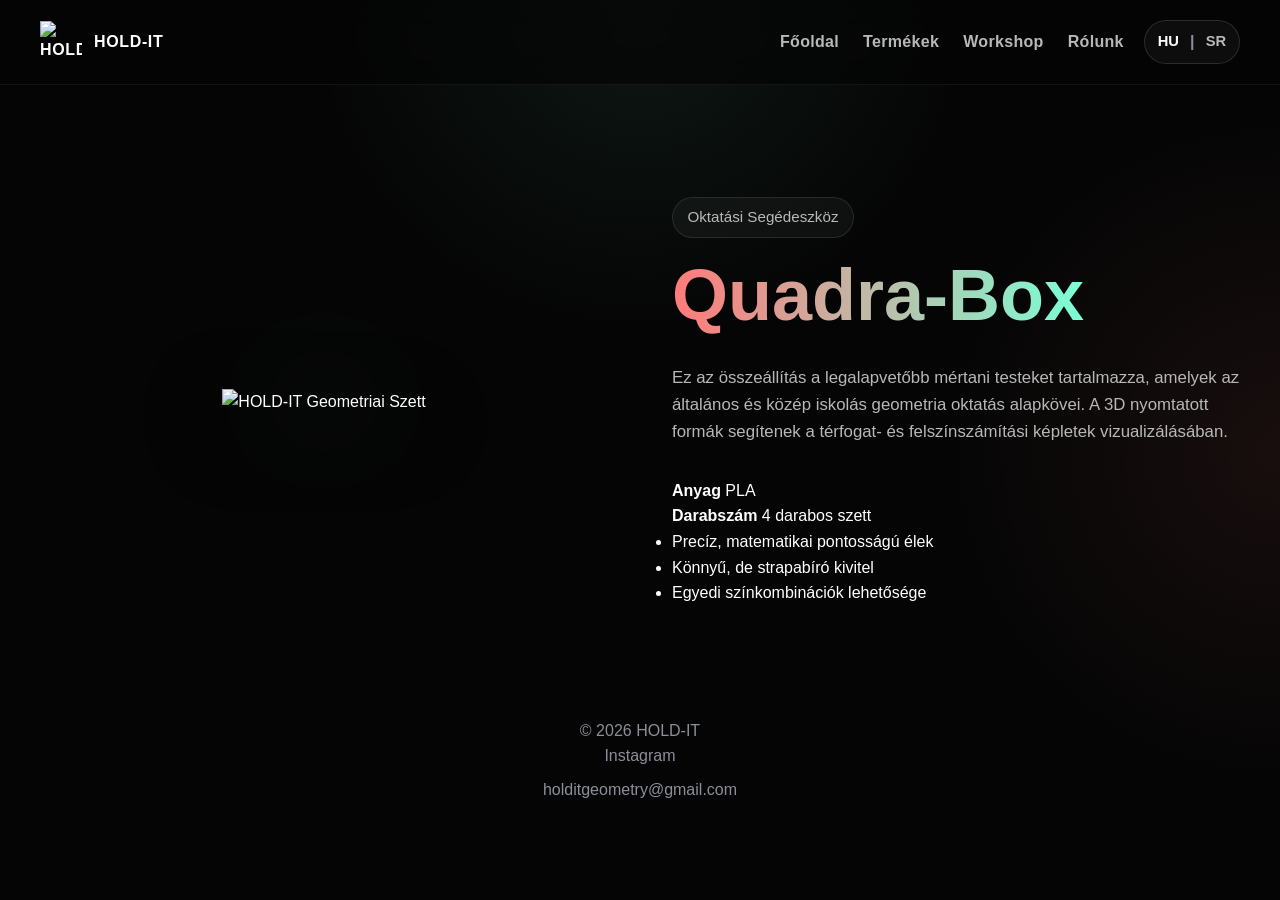
==== index1.html @ b28dea77 "Add files via upload" ====
<!DOCTYPE html>
<!DOCTYPE html>
<html lang="hu">
<head>
    <meta charset="UTF-8">
    <meta name="viewport" content="width=device-width, initial-scale=1.0">
    <title>Title</title>
    <link rel="stylesheet" href="style.css">
</head>
<body>
<header class="site-header">
    <div class="navbar container">
        <a href="index.html" class="logo" aria-label="HOLD-IT főoldal" data-i18n-aria-label="logoAria">
            <img src="logo.png" alt="HOLD-IT logó" data-i18n-alt="logoAlt">
            <span>HOLD-IT</span>
        </a>

        <div class="nav-area">
            <nav id="primary-navigation" class="nav-links" aria-label="Fő navigáció" data-i18n-aria-label="mainNav">
                <a href="index.html" data-i18n="navHome">Főoldal</a>
                <a href="index1.html" data-i18n="navProducts">Termékek</a>
                <a href="index2.html" data-i18n="navAbout">Rólunk</a>
                <a href="index3.html" data-i18n="navContact">Kapcsolat</a>
            </nav>

            <div class="lang-switch" aria-label="Language switcher">
                <button class="lang-option active" id="lang-hu" type="button">HU</button>
                <span class="lang-divider">|</span>
                <button class="lang-option" id="lang-sr" type="button">SR</button>
            </div>

            <button
                    class="menu-btn"
                    type="button"
                    aria-label="Menü megnyitása"
                    aria-expanded="false"
                    aria-controls="primary-navigation"
                    data-i18n-aria-label="menuOpen"
            >
                ☰
            </button>
        </div>
    </div>
</header>

<main>
    <section class="hero product-page">
        <div class="container product-container">
            <div class="product-visual reveal">
                <div class="image-wrapper">
                    <img src="termek.png" alt="HOLD-IT Geometriai Szett" data-i18n-alt="productImgAlt">
                    <div class="glow-effect"></div>
                </div>
            </div>

            <div class="hero-text reveal">
                <p class="eyebrow" data-i18n="productCategory">Oktatási Segédeszköz</p>
                <h1 class="gradient-text" data-i18n="productName">QuadraBox</h1>
                <p class="hero-description" data-i18n="productLongDesc">
                    Ez az összeállítás a legalapvetőbb mértani testeket tartalmazza, amelyek a középiskolai és egyetemi geometria oktatás alapkövei. A 3D nyomtatott formák segítenek a térfogat- és felszínszámítási képletek vizualizálásában.
                </p>

                <div class="product-details">
                    <div class="detail-item">
                        <strong data-i18n="matLabel">Anyag:</strong>
                        <span data-i18n="matValue">PLA</span>
                    </div>
                    <div class="detail-item">
                        <strong data-i18n="pieceLabel">Darabszám:</strong>
                        <span data-i18n="pieceValue">12 különböző test</span>
                    </div>
                </div>

                <ul class="feature-list">
                    <li data-i18n="feat1">Precíz, matematikai pontosságú élek</li>
                    <li data-i18n="feat2">Könnyű, de strapabíró kivitel</li>
                    <li data-i18n="feat3">Egyedi színkombinációk lehetősége</li>
                </ul>
            </div>
        </div>
    </section>
</main>

<footer>
    <p>© 2026 HOLD-IT</p>
    <div class="social-links">
        <a href="https://instagram.com/holditgeo/">Instagram</a>
        <p>holditgeometry@gmail.com</p>
    </div>
</footer>

<script src="script.js"></script>
</body>
</html>
---- style.css ----
:root {
    --bg: #050505;
    --bg-soft: #101010;
    --surface: rgba(255, 255, 255, 0.06);
    --surface-border: rgba(255, 255, 255, 0.12);
    --text: #ffffff;
    --text-muted: #b8b8b8;
    --text-soft: #8a8f98;
    --accent-1: #ff7a7a;
    --accent-2: #7affd6;
    --shadow: 0 20px 50px rgba(0, 0, 0, 0.35);
    --radius: 20px;
    --radius-sm: 14px;
    --container: 1200px;
}

* {
    margin: 0;
    padding: 0;
    box-sizing: border-box;
}

html {
    scroll-behavior: smooth;
}

body {
    min-height: 100vh;
    font-family: Arial, sans-serif;
    background:
        radial-gradient(circle at top, rgba(122, 255, 214, 0.08), transparent 30%),
        radial-gradient(circle at right, rgba(255, 122, 122, 0.08), transparent 25%),
        var(--bg);
    color: var(--text);
    line-height: 1.6;
}

img {
    display: block;
    max-width: 100%;
}

a {
    color: inherit;
    text-decoration: none;
}

button {
    font: inherit;
}

.container {
    width: min(100% - 2rem, var(--container));
    margin: 0 auto;
}


.site-header {
    position: sticky;
    top: 0;
    z-index: 1000;
    background: rgba(5, 5, 5, 0.72);
    backdrop-filter: blur(16px);
    border-bottom: 1px solid rgba(255, 255, 255, 0.06);
}

.navbar {
  display: flex;
  align-items: center;
  justify-content: space-between;
    min-height: 84px;
}

.nav-area {
    display: flex;
    align-items: center;
    justify-content: flex-end;
    gap: 1.25rem;
    margin-left: auto;
}

.lang-switch {
    display: inline-flex;
    align-items: center;
    gap: 0.45rem;
    padding: 0.35rem 0.55rem;
    border: 1px solid var(--surface-border);
    border-radius: 999px;
    background: rgba(255, 255, 255, 0.04);
}

.lang-option {
    border: none;
    background: transparent;
    color: var(--text-muted);
    font-weight: 700;
    font-size: 0.92rem;
    cursor: pointer;
    padding: 0.2rem 0.25rem;
    transition: color 0.2s ease, transform 0.2s ease;
}

.lang-option:hover,
.lang-option:focus-visible {
    color: var(--text);
    transform: translateY(-1px);
}

.lang-option.active {
    color: var(--text);
}

.lang-divider {
    color: var(--text-soft);
    font-weight: 600;
    user-select: none;
}

.logo {
    display: inline-flex;
    align-items: center;
    gap: 0.75rem;
    font-weight: 700;
    letter-spacing: 0.04em;
}

.logo img {
    width: 42px;
    height: 42px;
    object-fit: contain;
}

.nav-links {
    display: flex;
    align-items: center;
    gap: 1.5rem;
}

.nav-links a {
    position: relative;
    color: var(--text-muted);
    font-family: "Segoe UI", "Inter", Arial, sans-serif;
    font-weight: 600;
    letter-spacing: 0.02em;
    transition: color 0.25s ease;
}

.nav-links a:hover,
.nav-links a:focus-visible {
    color: var(--text);
}

.nav-links a::after {
    content: "";
    position: absolute;
    left: 0;
    bottom: -0.35rem;
    width: 100%;
    height: 2px;
    transform: scaleX(0);
    transform-origin: left;
    transition: transform 0.25s ease;
    background: linear-gradient(90deg, var(--accent-1), var(--accent-2));
}

.nav-links a:hover::after,
.nav-links a:focus-visible::after {
    transform: scaleX(1);
}

.menu-btn {
    display: none;
    border: 1px solid var(--surface-border);
    background: var(--surface);
    color: var(--text);
    padding: 0.65rem 0.9rem;
    border-radius: 12px;
    cursor: pointer;
    transition: transform 0.2s ease, background 0.2s ease;
}

.menu-btn:hover,
.menu-btn:focus-visible {
    background: rgba(255, 255, 255, 0.1);
    transform: translateY(-1px);
}

.hero {
    padding: 7rem 0 5rem;
}

.hero-content {
    display: grid;
    place-items: center;
    text-align: center;
}

.hero-text {
    max-width: 760px;
}
.team-header {
    text-align: center;
    margin-bottom: 60px;
}

.team-title {
    font-size: 3rem;
    font-weight: 700;
    margin-bottom: 10px;
}


.gradient-text {
    background: linear-gradient(90deg, #f09392 0%, #8be2bc 100%);
    -webkit-background-clip: text;
    -webkit-text-fill-color: transparent;
}

.team-subtitle {
    font-size: 1.1rem;
    color: #888;
    max-width: 600px;
    margin: 0 auto;
}


.team-grid {
    display: grid;
    grid-template-columns: repeat(auto-fit, minmax(320px, 1fr));
    gap: 30px;
    max-width: 1100px;
    margin: 0 auto;
    justify-items: center;
}

.team-card {
    width: 100%;
    max-width: 320px;
    background: rgba(255, 255, 255, 0.04);
    border: 1px solid rgba(255, 255, 255, 0.08);
    border-radius: 20px;
    padding: 40px 30px;
    backdrop-filter: blur(12px);
    transition: all 0.3s ease;
    display: flex;
    flex-direction: column;
    align-items: center;
    text-align: center;
    box-shadow: 0 10px 30px rgba(0, 0, 0, 0.5);
}


.team-card:hover {
    transform: translateY(-8px);
    border-color: #f09392;
    box-shadow: 0 15px 40px rgba(240, 147, 146, 0.15);
}

.team-img {
    width: 110px;
    height: 110px;
    border-radius: 50%;
    object-fit: cover;
    margin-bottom: 20px;
    padding: 4px;
    background: linear-gradient(90deg, #f09dw2, #8be2bc); /* Színátmenetes gyűrű */
}

.team-name {
    font-size: 1.5rem;
    font-weight: 600;
    margin: 0 0 5px 0;
}

.team-role {
    font-size: 0.9rem;
    color: #8be2bc; /* Mentazöld pozíció */
    text-transform: uppercase;
    letter-spacing: 1px;
    margin: 0 0 20px 0;
    font-weight: 500;
}

.team-desc {
    font-size: 0.95rem;
    line-height: 1.6;
    color: #b0b0b0;
    margin: 0;
}
.eyebrow {
    display: inline-block;
    margin-bottom: 1rem;
    padding: 0.45rem 0.9rem;
    border: 1px solid rgba(255, 255, 255, 0.1);
    border-radius: 999px;
    color: var(--text-muted);
    background: rgba(255, 255, 255, 0.04);
    font-size: 0.95rem;
}

.hero h1 {
    font-size: clamp(2.6rem, 6vw, 4.5rem);
    line-height: 1.15;
    margin-bottom: 1.25rem;
    background: linear-gradient(90deg, var(--accent-1), var(--accent-2));
    -webkit-background-clip: text;
    color: transparent;
}

.hero-description {
    max-width: 640px;
    margin: 0 auto 2rem;
    color: var(--text-muted);
    font-size: 1.05rem;
}

.hero-actions {
    display: flex;
    justify-content: center;
    gap: 1rem;
}

.btn {
    display: inline-flex;
    align-items: center;
    justify-content: center;
    padding: 0.95rem 1.5rem;
    border: none;
    border-radius: var(--radius-sm);
    background: linear-gradient(45deg, var(--accent-1), var(--accent-2));
    color: #0b0b0b;
    font-weight: 700;
    box-shadow: var(--shadow);
    transition: transform 0.25s ease, box-shadow 0.25s ease;
}

.btn:hover,
.btn:focus-visible {
    transform: translateY(-2px);
    box-shadow: 0 24px 60px rgba(122, 255, 214, 0.18);
}

.services {
    padding: 4rem 0 6rem;
    text-align: center;
}

.section-label {
    color: var(--text-soft);
    text-transform: uppercase;
    letter-spacing: 0.16em;
    font-size: 0.8rem;
    margin-bottom: 0.75rem;
}

.services h2 {
    font-size: clamp(2rem, 4vw, 3rem);
    margin-bottom: 3rem;
}

.cards {
    display: grid;
    grid-template-columns: repeat(3, minmax(0, 1fr));
    gap: 1.5rem;
}

.card {
    padding: 2rem;
    border-radius: var(--radius);
    background: var(--surface);
    backdrop-filter: blur(14px);
    border: 1px solid var(--surface-border);
    box-shadow: var(--shadow);
    text-align: left;
    transition: transform 0.3s ease, border-color 0.3s ease, box-shadow 0.3s ease;
}

.card h3 {
    margin-bottom: 0.75rem;
    font-size: 1.2rem;
}

.card p {
    color: var(--text-muted);
}

.card:hover {
    transform: translateY(-8px);
    border-color: rgba(122, 255, 214, 0.3);
    box-shadow: 0 24px 60px rgba(0, 0, 0, 0.35);
}


.reveal {
    opacity: 0;
    transform: translateY(40px);
    transition: opacity 0.7s ease, transform 0.7s ease;
}

.reveal.active {
    opacity: 1;
    transform: translateY(0);
}


footer {
    padding: 2rem 1rem 3rem;
    text-align: center;
    color: var(--text-soft);
}
.social-links {
  display: flex;
  flex-direction: column;
  align-items: center;
  gap: 8px;
}
@media (max-width: 900px) {
    .menu-btn {
        display: inline-flex;
    }

    .navbar {
        position: relative;
        min-height: 76px;
    }

    .nav-area {
        gap: 0.75rem;
    }

    .lang-switch {
        padding: 0.3rem 0.45rem;
    }

    .nav-links {
        position: absolute;
        top: calc(100% + 0.75rem);
        right: 0;
        left: auto;
        min-width: 220px;
        display: none;
        flex-direction: column;
        align-items: stretch;
        gap: 0;
        padding: 0.5rem;
        border-radius: 18px;
        background: rgba(16, 16, 16, 0.95);
        border: 1px solid var(--surface-border);
        box-shadow: var(--shadow);
    }

    .nav-links.active {
        display: flex;
    }

    .nav-links a {
        padding: 1rem;
        border-radius: 12px;
    }

    .nav-links a::after {
        display: none;
    }

    .nav-links a:hover,
    .nav-links a:focus-visible {
        background: rgba(255, 255, 255, 0.06);
    }

    .cards {
        grid-template-columns: 1fr;
    }

    .hero {
        padding: 5rem 0 4rem;
    }
}
@media (prefers-reduced-motion: reduce) {
    html {
        scroll-behavior: auto;
    }
    *,
    *::before,
    *::after {
        animation: none !important;
        transition: none !important;
    }

    .reveal {
        opacity: 1;
        transform: none;
    }
}

.product-container, .about-row {
    display: grid;
    grid-template-columns: 1fr 1fr;
    gap: 4rem;
    align-items: center;
    text-align: left;
}

.product-visual {
    position: relative;
    display: flex;
    justify-content: center;
}

.image-wrapper {
    position: relative;
    z-index: 1;
}

.image-wrapper img {
    max-width: 450px;
    filter: drop-shadow(0 20px 40px rgba(0,0,0,0.5));
}

.glow-effect {
    position: absolute;
    top: 50%;
    left: 50%;
    transform: translate(-50%, -50%);
    width: 100%;
    height: 100%;
    background: radial-gradient(circle, var(--accent-2) 0%, transparent 70%);
    opacity: 0.15;
    filter: blur(60px);
    z-index: -1;
}

.product-spec-grid {
    display: grid;
    grid-template-columns: 1fr 1fr;
    gap: 1rem;
    margin-top: 2rem;
}

.spec-card {
    background: var(--surface);
    border: 1px solid var(--surface-border);
    padding: 1.25rem;
    border-radius: var(--radius-sm);
}

.spec-label {
    display: block;
    color: var(--text-soft);
    font-size: 0.85rem;
    text-transform: uppercase;
    margin-bottom: 0.25rem;
}

.spec-value {
    color: var(--accent-2);
    font-weight: 700;
}

/* Rólunk kép doboz */
.surface-box {
    background: var(--surface);
    border: 1px solid var(--surface-border);
    padding: 1rem;
    border-radius: var(--radius);
    overflow: hidden;
}

.about-img {
    border-radius: calc(var(--radius) - 10px);
    width: 100%;
}

@media (max-width: 900px) {
    .product-container, .about-row {
        grid-template-columns: 1fr;
        text-align: center;
        gap: 3rem;
    }

    .product-container .hero-text, .about-row .hero-text {
        order: 2;
    }

    .product-visual, .about-visual {
        order: 1;
    }
}

.workshop-section {
    background-color: #0b0b0b;
    padding: 100px 20px;
    display: flex;
    justify-content: center;
    color: #ffffff;
    font-family: 'Inter', sans-serif;
}
.workshop-container {
    max-width: 1200px;
    width: 100%;
    display: grid;
    grid-template-columns: 1fr 1fr;
    align-items: center;
    gap: 60px;
}

.workshop-content {
    flex: unset;
    text-align: left;
}

.workshop-content .hero-description {
    margin: 0 0 2rem;
}

.hero-actions {
    justify-content: center;
}

.gradient-text {
    display: inline-block;
    font-size: 3rem;
    line-height: 1.25;
    padding-bottom: 0.12em;
    background: linear-gradient(90deg, #f19890 0%, #8ae0c1 100%);
    -webkit-background-clip: text;
    -webkit-text-fill-color: transparent;
}

.description {
    color: #b3b3b3;
    font-size: 1.1rem;
    line-height: 1.6;
    margin-bottom: 40px;
}

.workshop-details {
    list-style: none;
    padding: 0;
    margin-bottom: 40px;
}

.workshop-details li {
    display: flex;
    align-items: center;
    gap: 15px;
    margin-bottom: 15px;
    color: #e0e0e0;
    font-size: 1rem;
}

.workshop-details .icon {
    font-size: 1.2rem;
    background: rgba(255, 255, 255, 0.05);
    padding: 10px;
    border-radius: 8px;
}

.btn-gradient {
    display: inline-block;
    background: linear-gradient(90deg, #f19890 0%, #8ae0c1 100%);
    color: #000000;
    font-weight: 600;
    padding: 14px 32px;
    border-radius: 8px;
    text-decoration: none;
    transition: transform 0.3s ease, box-shadow 0.3s ease;
}

.btn-gradient:hover {
    transform: translateY(-2px);
    box-shadow: 0 8px 20px rgba(138, 224, 193, 0.3);
}

.workshop-image-wrapper {
    flex: 1;
    position: relative;
    display: flex;
    flex-direction: column;
    gap: 12px;
}

.workshop-image-wrapper img {
    width: 100%;
    height: auto;
    border-radius: 24px;
    object-fit: cover;
    position: relative;
    z-index: 2;
    border: 1px solid rgba(255, 255, 255, 0.1);
}

.image-glow {
    position: absolute;
    top: 50%;
    left: 50%;
    transform: translate(-50%, -50%);
    width: 80%;
    height: 80%;
    background: linear-gradient(90deg, #f19890, #8ae0c1);
    filter: blur(80px);
    opacity: 0.15;
    z-index: 1;
}


@media (max-width: 900px) {
    .workshop-container {
        grid-template-columns: 1fr;
        gap: 2.5rem;
    }

    .workshop-content {
        text-align: center;
    }

    .hero-actions {
        justify-content: center;
    }

    .gradient-text {
        display: inline-block;
        font-size: 2.2rem;
        line-height: 1.25;
        padding-bottom: 0.12em;
    }
}
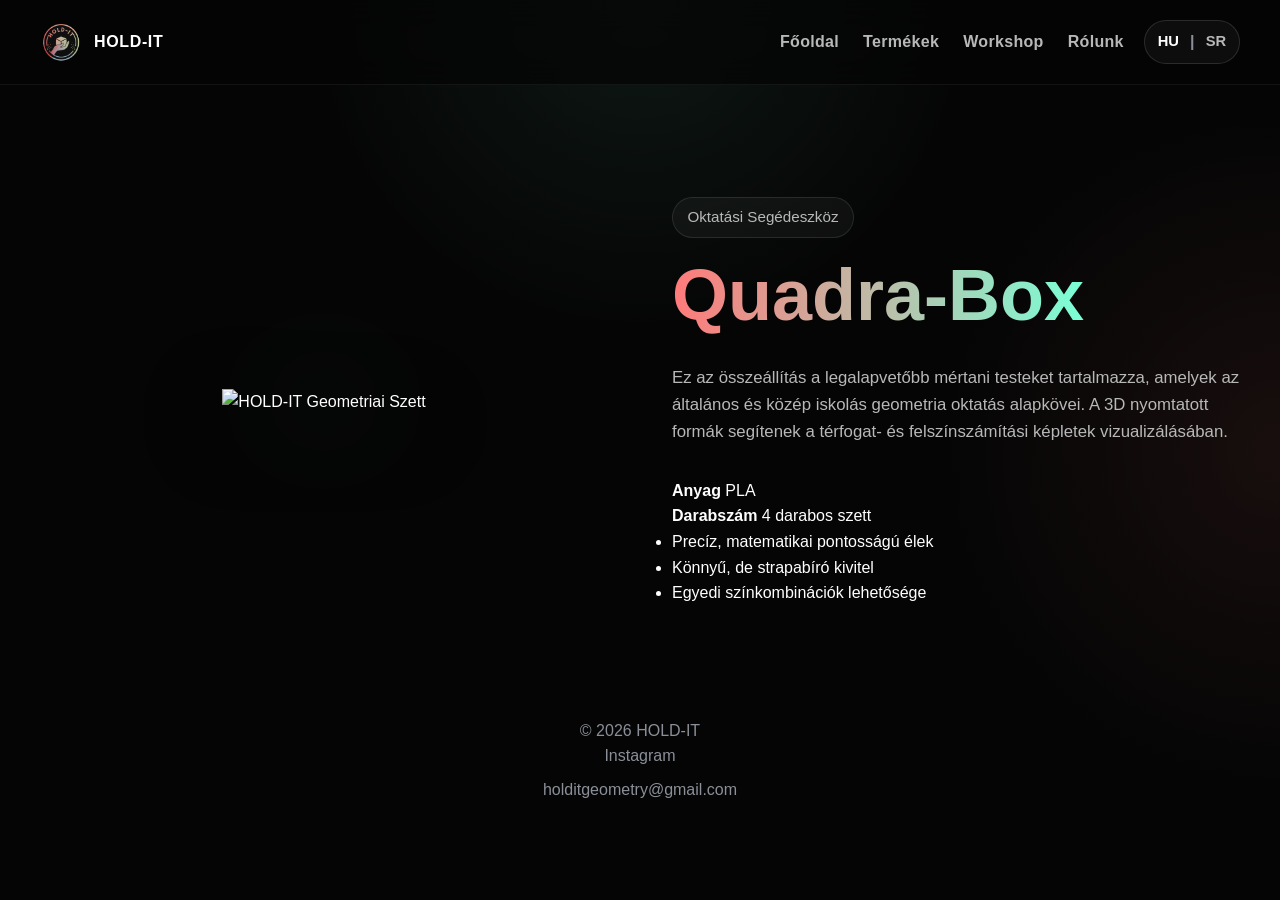
==== commit 304265ac: "index1.html" ====
--- a/index1.html
+++ b/index1.html
@@ -4,7 +4,8 @@
 <head>
     <meta charset="UTF-8">
     <meta name="viewport" content="width=device-width, initial-scale=1.0">
-    <title>Title</title>
+    <title>Termékek</title>
+    <link rel="icon" type="image/x-icon" href="favicon.ico">
     <link rel="stylesheet" href="style.css">
 </head>
 <body>
@@ -91,4 +92,5 @@
 
 <script src="script.js"></script>
 </body>
-</html>+
+</html>
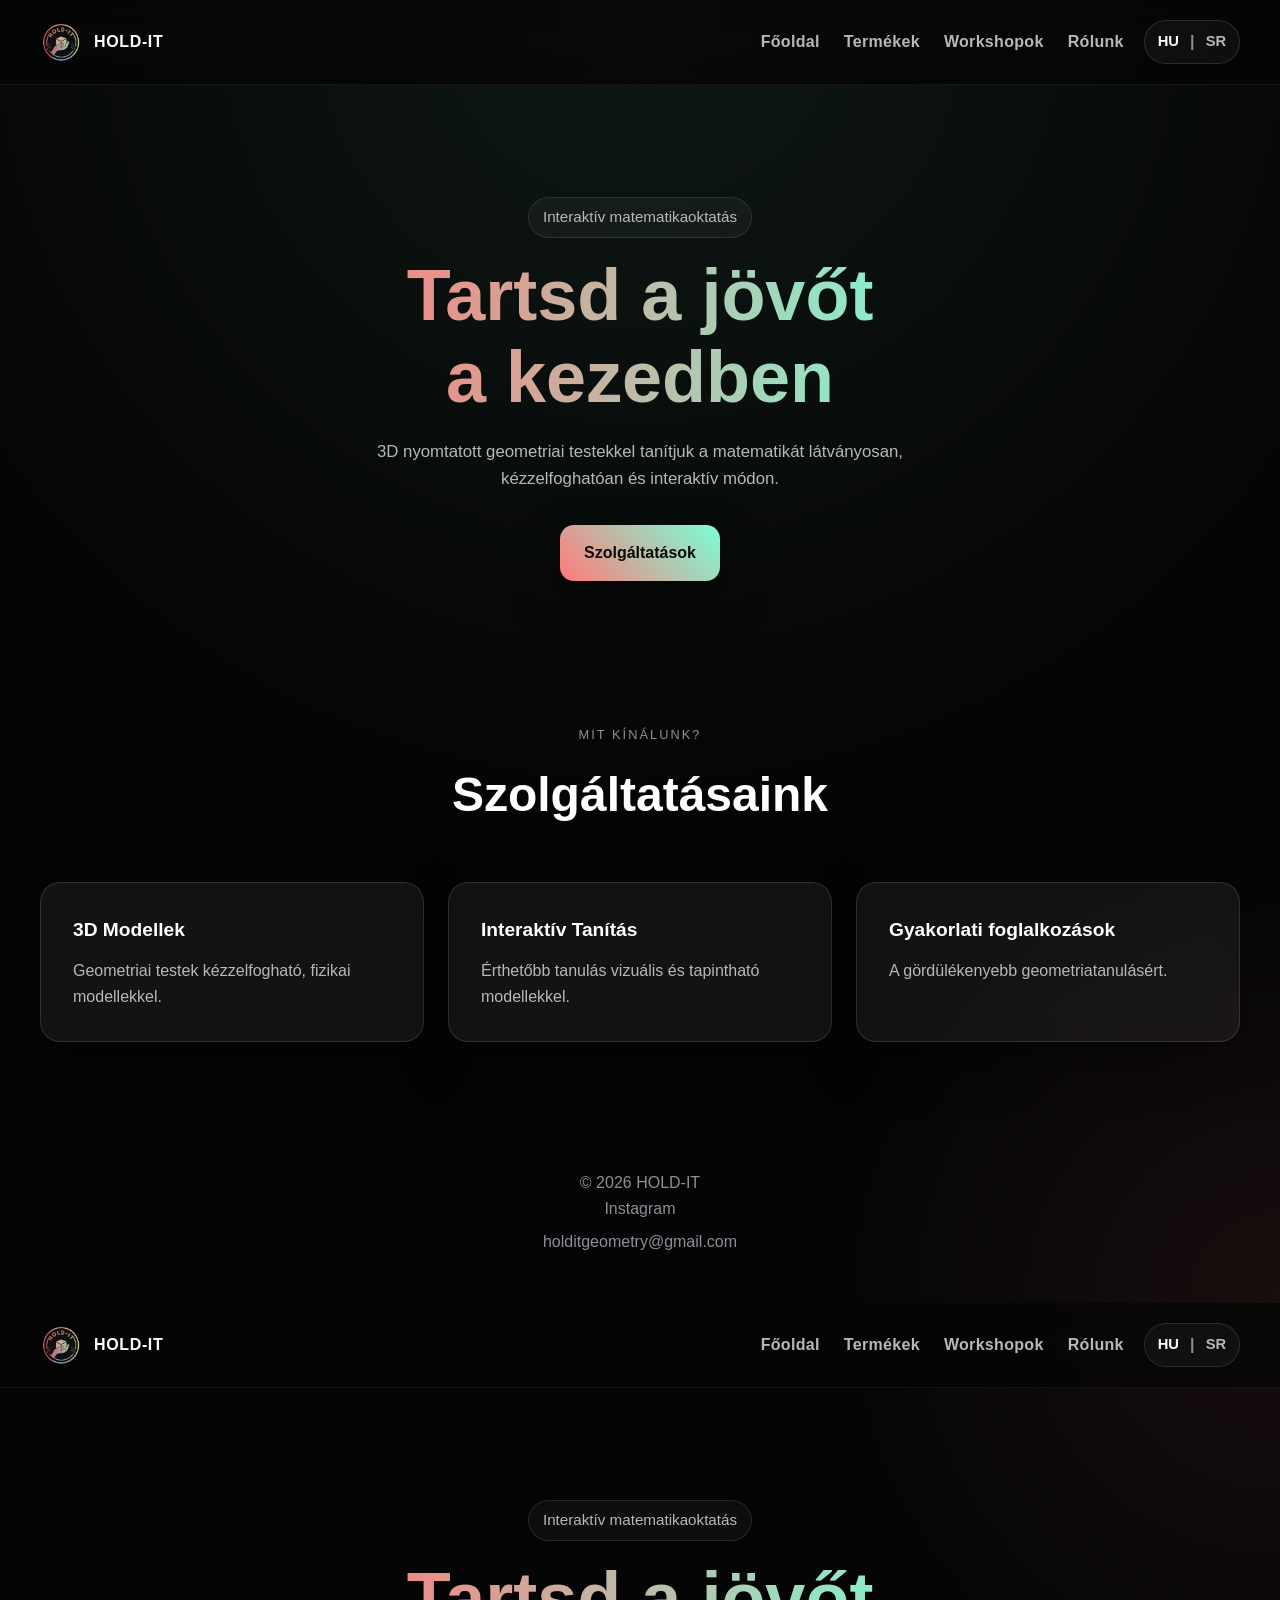
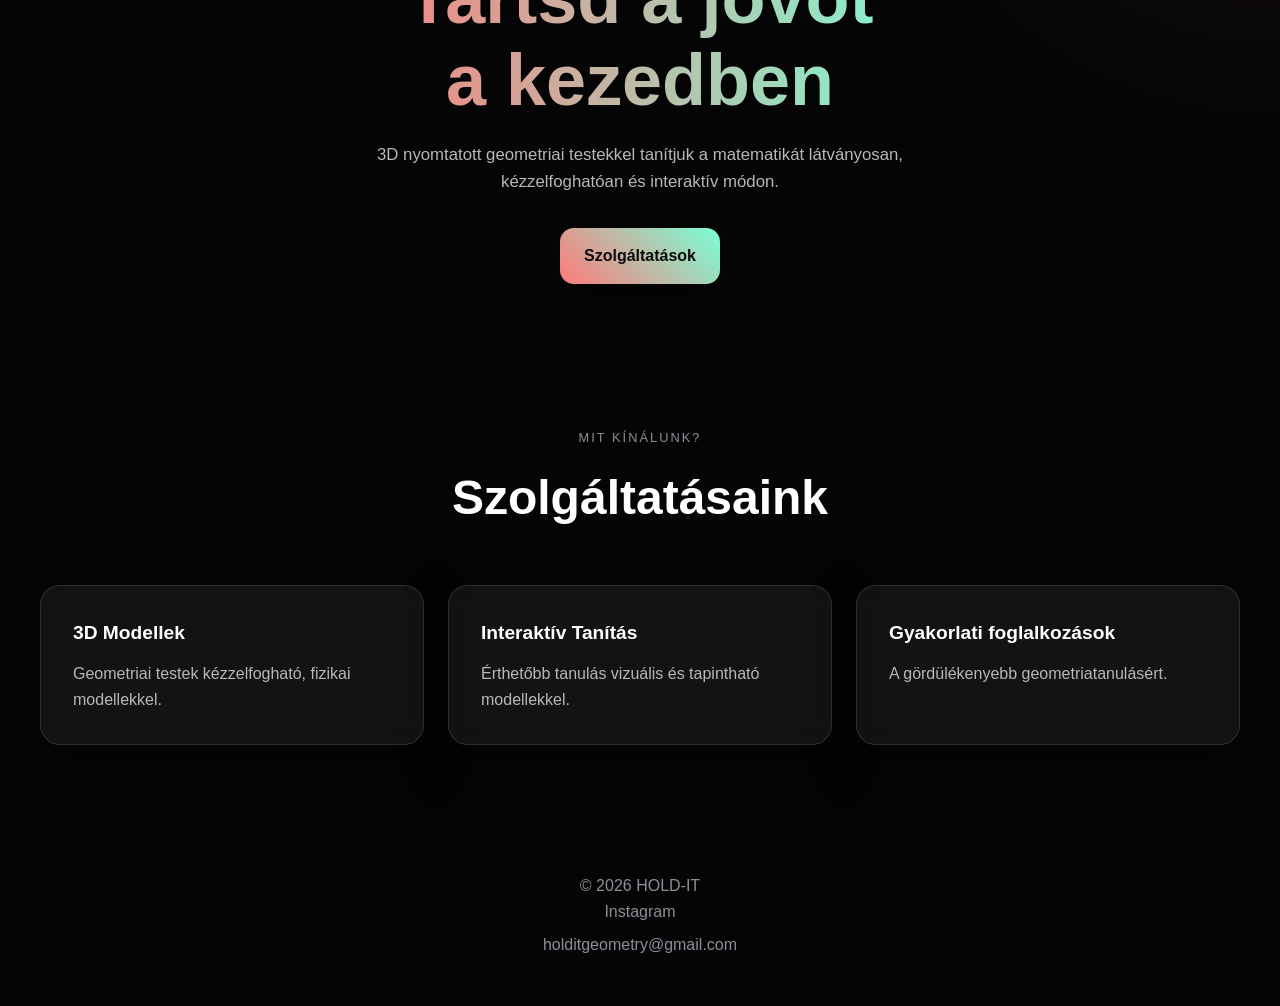
==== commit 3fb88bb6: "index1.html" ====
--- a/index1.html
+++ b/index1.html
@@ -1,96 +1,197 @@
-<!DOCTYPE html>
 <!DOCTYPE html>
 <html lang="hu">
+
 <head>
-    <meta charset="UTF-8">
-    <meta name="viewport" content="width=device-width, initial-scale=1.0">
-    <title>Termékek</title>
-    <link rel="icon" type="image/x-icon" href="favicon.ico">
-    <link rel="stylesheet" href="style.css">
+  <meta charset="UTF-8">
+  <meta name="viewport" content="width=device-width, initial-scale=1.0">
+  <title>HOLD-IT</title>
+  <link rel="icon" type="image/x-icon" href="favicon.ico">
+  <link rel="stylesheet" href="style.css">
 </head>
 <body>
-<header class="site-header">
+  <header class="site-header">
     <div class="navbar container">
-        <a href="index.html" class="logo" aria-label="HOLD-IT főoldal" data-i18n-aria-label="logoAria">
-            <img src="logo.png" alt="HOLD-IT logó" data-i18n-alt="logoAlt">
-            <span>HOLD-IT</span>
-        </a>
+      <a href="#" class="logo" aria-label="HOLD-IT főoldal" data-i18n-aria-label="logoAria">
+        <img src="logo.png" alt="HOLD-IT logó" data-i18n-alt="logoAlt">
+        <span>HOLD-IT</span>
+      </a>
 
-        <div class="nav-area">
-            <nav id="primary-navigation" class="nav-links" aria-label="Fő navigáció" data-i18n-aria-label="mainNav">
-                <a href="index.html" data-i18n="navHome">Főoldal</a>
-                <a href="index1.html" data-i18n="navProducts">Termékek</a>
-                <a href="index2.html" data-i18n="navAbout">Rólunk</a>
-                <a href="index3.html" data-i18n="navContact">Kapcsolat</a>
-            </nav>
+      <div class="nav-area">
+        <nav id="primary-navigation" class="nav-links" aria-label="Fő navigáció" data-i18n-aria-label="mainNav">
+          <a href="index.html" data-i18n="navHome">Főoldal</a>
+          <a href="index1.html" data-i18n="navProducts">Termékek</a>
+          <a href="index2.html" data-i18n="navAbout">Rólunk</a>
+          <a href="index3.html" data-i18n="navContact">Kapcsolat</a>
+        </nav>
 
-            <div class="lang-switch" aria-label="Language switcher">
-                <button class="lang-option active" id="lang-hu" type="button">HU</button>
-                <span class="lang-divider">|</span>
-                <button class="lang-option" id="lang-sr" type="button">SR</button>
-            </div>
+        <div class="lang-switch" aria-label="Language switcher">
+          <button class="lang-option active" id="lang-hu" type="button">HU</button>
+          <span class="lang-divider">|</span>
+          <button class="lang-option" id="lang-sr" type="button">SR</button>
+        </div>
 
-            <button
-                    class="menu-btn"
-                    type="button"
-                    aria-label="Menü megnyitása"
-                    aria-expanded="false"
-                    aria-controls="primary-navigation"
-                    data-i18n-aria-label="menuOpen"
-            >
-                ☰
-            </button>
+        <button
+          class="menu-btn"
+          type="button"
+          aria-label="Menü megnyitása"
+          aria-expanded="false"
+          aria-controls="primary-navigation"
+          data-i18n-aria-label="menuOpen"
+        >
+          ☰
+        </button>
+      </div>
+    </div>
+  </header>
+
+  <main>
+    <section class="hero">
+      <div class="container hero-content">
+        <div class="hero-text reveal">
+          <p class="eyebrow" data-i18n="eyebrow">Interaktív matematikaoktatás</p>
+          <h1 data-i18n="heroTitle">Tartsd a jövőt<br>a kezedben</h1>
+          <p class="hero-description" data-i18n="heroDescription">
+            3D nyomtatott geometriai testekkel tanítjuk a matematikát
+            látványosan, kézzelfoghatóan és interaktív módon.
+          </p>
+          <div class="hero-actions">
+            <a href="#services" class="btn" data-i18n="servicesBtn">Szolgáltatások</a>
+          </div>
         </div>
-    </div>
-</header>
+      </div>
+    </section>
 
-<main>
-    <section class="hero product-page">
-        <div class="container product-container">
-            <div class="product-visual reveal">
-                <div class="image-wrapper">
-                    <img src="termek.png" alt="HOLD-IT Geometriai Szett" data-i18n-alt="productImgAlt">
-                    <div class="glow-effect"></div>
-                </div>
-            </div>
+    <section class="services" id="services">
+      <div class="container">
+        <p class="section-label" data-i18n="whatWeOffer">Mit kínálunk?</p>
+        <h2 data-i18n="ourServices">Szolgáltatásaink</h2>
 
-            <div class="hero-text reveal">
-                <p class="eyebrow" data-i18n="productCategory">Oktatási Segédeszköz</p>
-                <h1 class="gradient-text" data-i18n="productName">QuadraBox</h1>
-                <p class="hero-description" data-i18n="productLongDesc">
-                    Ez az összeállítás a legalapvetőbb mértani testeket tartalmazza, amelyek a középiskolai és egyetemi geometria oktatás alapkövei. A 3D nyomtatott formák segítenek a térfogat- és felszínszámítási képletek vizualizálásában.
-                </p>
+        <div class="cards">
+          <article class="card reveal">
+            <h3 data-i18n="card1Title">3D Modellek</h3>
+            <p data-i18n="card1Text">Geometriai testek kézzelfogható, fizikai modellekkel.</p>
+          </article>
 
-                <div class="product-details">
-                    <div class="detail-item">
-                        <strong data-i18n="matLabel">Anyag:</strong>
-                        <span data-i18n="matValue">PLA</span>
-                    </div>
-                    <div class="detail-item">
-                        <strong data-i18n="pieceLabel">Darabszám:</strong>
-                        <span data-i18n="pieceValue">12 különböző test</span>
-                    </div>
-                </div>
+          <article class="card reveal">
+            <h3 data-i18n="card2Title">Interaktív Tanítás</h3>
+            <p data-i18n="card2Text">Érthetőbb tanulás vizuális és tapintható modellekkel.</p>
+          </article>
 
-                <ul class="feature-list">
-                    <li data-i18n="feat1">Precíz, matematikai pontosságú élek</li>
-                    <li data-i18n="feat2">Könnyű, de strapabíró kivitel</li>
-                    <li data-i18n="feat3">Egyedi színkombinációk lehetősége</li>
-                </ul>
-            </div>
+          <article class="card reveal">
+            <h3 data-i18n="card3Title">Gyakorlati foglalkozások</h3>
+            <p data-i18n="card3Text">A gördülékenyebb geometriatanulásért.</p>
+          </article>
         </div>
+      </div>
     </section>
-</main>
+  </main>
 
-<footer>
+  <footer>
     <p>© 2026 HOLD-IT</p>
     <div class="social-links">
-        <a href="https://instagram.com/holditgeo/">Instagram</a>
-        <p>holditgeometry@gmail.com</p>
+      <a href="https://instagram.com/holditgeo/">Instagram</a>
+      <p>holditgeometry@gmail.com</p>
     </div>
-</footer>
+  </footer>
 
-<script src="script.js"></script>
+  <script src="script.js"></script>
 </body>
+</html><!DOCTYPE html>
+<html lang="hu">
 
+<head>
+  <meta charset="UTF-8">
+  <meta name="viewport" content="width=device-width, initial-scale=1.0">
+  <title>HOLD-IT</title>
+  <link rel="icon" type="image/x-icon" href="favicon.ico">
+  <link rel="stylesheet" href="style.css">
+</head>
+<body>
+  <header class="site-header">
+    <div class="navbar container">
+      <a href="#" class="logo" aria-label="HOLD-IT főoldal" data-i18n-aria-label="logoAria">
+        <img src="logo.png" alt="HOLD-IT logó" data-i18n-alt="logoAlt">
+        <span>HOLD-IT</span>
+      </a>
+
+      <div class="nav-area">
+        <nav id="primary-navigation" class="nav-links" aria-label="Fő navigáció" data-i18n-aria-label="mainNav">
+          <a href="index.html" data-i18n="navHome">Főoldal</a>
+          <a href="index1.html" data-i18n="navProducts">Termékek</a>
+          <a href="index2.html" data-i18n="navAbout">Rólunk</a>
+          <a href="index3.html" data-i18n="navContact">Kapcsolat</a>
+        </nav>
+
+        <div class="lang-switch" aria-label="Language switcher">
+          <button class="lang-option active" id="lang-hu" type="button">HU</button>
+          <span class="lang-divider">|</span>
+          <button class="lang-option" id="lang-sr" type="button">SR</button>
+        </div>
+
+        <button
+          class="menu-btn"
+          type="button"
+          aria-label="Menü megnyitása"
+          aria-expanded="false"
+          aria-controls="primary-navigation"
+          data-i18n-aria-label="menuOpen"
+        >
+          ☰
+        </button>
+      </div>
+    </div>
+  </header>
+
+  <main>
+    <section class="hero">
+      <div class="container hero-content">
+        <div class="hero-text reveal">
+          <p class="eyebrow" data-i18n="eyebrow">Interaktív matematikaoktatás</p>
+          <h1 data-i18n="heroTitle">Tartsd a jövőt<br>a kezedben</h1>
+          <p class="hero-description" data-i18n="heroDescription">
+            3D nyomtatott geometriai testekkel tanítjuk a matematikát
+            látványosan, kézzelfoghatóan és interaktív módon.
+          </p>
+          <div class="hero-actions">
+            <a href="#services" class="btn" data-i18n="servicesBtn">Szolgáltatások</a>
+          </div>
+        </div>
+      </div>
+    </section>
+
+    <section class="services" id="services">
+      <div class="container">
+        <p class="section-label" data-i18n="whatWeOffer">Mit kínálunk?</p>
+        <h2 data-i18n="ourServices">Szolgáltatásaink</h2>
+
+        <div class="cards">
+          <article class="card reveal">
+            <h3 data-i18n="card1Title">3D Modellek</h3>
+            <p data-i18n="card1Text">Geometriai testek kézzelfogható, fizikai modellekkel.</p>
+          </article>
+
+          <article class="card reveal">
+            <h3 data-i18n="card2Title">Interaktív Tanítás</h3>
+            <p data-i18n="card2Text">Érthetőbb tanulás vizuális és tapintható modellekkel.</p>
+          </article>
+
+          <article class="card reveal">
+            <h3 data-i18n="card3Title">Gyakorlati foglalkozások</h3>
+            <p data-i18n="card3Text">A gördülékenyebb geometriatanulásért.</p>
+          </article>
+        </div>
+      </div>
+    </section>
+  </main>
+
+  <footer>
+    <p>© 2026 HOLD-IT</p>
+    <div class="social-links">
+      <a href="https://instagram.com/holditgeo/">Instagram</a>
+      <p>holditgeometry@gmail.com</p>
+    </div>
+  </footer>
+
+  <script src="script.js"></script>
+</body>
 </html>
--- a/style.css
+++ b/style.css
@@ -226,11 +226,9 @@
 
 .team-grid {
     display: grid;
-    grid-template-columns: repeat(auto-fit, minmax(320px, 1fr));
-    gap: 30px;
-    max-width: 1100px;
-    margin: 0 auto;
-    justify-items: center;
+    grid-template-columns: repeat(3, 320px);
+    justify-content: center;
+    gap: 24px;
 }
 
 .team-card {
@@ -249,43 +247,19 @@
     box-shadow: 0 10px 30px rgba(0, 0, 0, 0.5);
 }
 
-
-.team-card:hover {
-    transform: translateY(-8px);
-    border-color: #f09392;
-    box-shadow: 0 15px 40px rgba(240, 147, 146, 0.15);
-}
-
-.team-img {
-    width: 110px;
-    height: 110px;
-    border-radius: 50%;
-    object-fit: cover;
-    margin-bottom: 20px;
-    padding: 4px;
-    background: linear-gradient(90deg, #f09dw2, #8be2bc); /* Színátmenetes gyűrű */
-}
-
-.team-name {
-    font-size: 1.5rem;
-    font-weight: 600;
-    margin: 0 0 5px 0;
-}
-
-.team-role {
-    font-size: 0.9rem;
-    color: #8be2bc; /* Mentazöld pozíció */
-    text-transform: uppercase;
-    letter-spacing: 1px;
-    margin: 0 0 20px 0;
-    font-weight: 500;
-}
-
-.team-desc {
-    font-size: 0.95rem;
-    line-height: 1.6;
-    color: #b0b0b0;
-    margin: 0;
+.team-card-balint-nora {
+    grid-column: 2;
+}
+
+@media (max-width: 1024px) {
+    .team-grid {
+        grid-template-columns: repeat(auto-fit, minmax(300px, 320px));
+        justify-content: center;
+    }
+
+    .team-card-balint-nora {
+        grid-column: auto;
+    }
 }
 .eyebrow {
     display: inline-block;
@@ -723,4 +697,157 @@
         line-height: 1.25;
         padding-bottom: 0.12em;
     }
-}+
+}
+.team-section {
+    padding: 120px 0 80px;
+}
+
+.team-header {
+    text-align: center;
+    max-width: 760px;
+    margin: 0 auto 48px;
+}
+
+.team-title {
+    font-size: clamp(2rem, 4vw, 3rem);
+    margin-bottom: 16px;
+    color: #ffffff;
+    text-align: center;
+}
+
+.team-subtitle {
+    color: #b8b8b8;
+    font-size: 1rem;
+    line-height: 1.7;
+    margin: 0 auto;
+    text-align: center;
+    max-width: 700px;
+}
+
+.team-grid {
+    display: grid;
+    grid-template-columns: repeat(3, 320px);
+    justify-content: center;
+    justify-items: center;
+    align-items: stretch;
+    gap: 48px;
+    width: 100%;
+    margin: 0 auto;
+}
+
+.team-card.profile-card {
+    width: 100%;
+    max-width: 320px;
+    background: #121212;
+    border-radius: 25px;
+    padding: 36px 24px;
+    text-align: center;
+    color: #ffffff;
+    box-shadow: 0 10px 30px rgba(0, 0, 0, 0.35);
+    border: 1px solid rgba(255, 255, 255, 0.05);
+    transition: transform 0.25s ease, box-shadow 0.25s ease;
+    height: 100%;
+    justify-self: center;
+}
+
+.team-card.profile-card:hover {
+    transform: translateY(-6px);
+    box-shadow: 0 18px 40px rgba(0, 0, 0, 0.45);
+}
+
+.team-grid .team-card.profile-card:last-child {
+    grid-column: 2 / 3;
+    justify-self: center;
+}
+
+.profile-img {
+    width: 120px;
+    height: 120px;
+    margin: 0 auto 20px;
+    border-radius: 50%;
+    background: #ffffff;
+    overflow: hidden;
+    display: flex;
+    align-items: center;
+    justify-content: center;
+}
+
+.profile-img img {
+    width: 100%;
+    height: 100%;
+    object-fit: cover;
+    display: block;
+}
+
+.arrow {
+    font-size: 18px;
+    margin-bottom: 12px;
+    opacity: 0.8;
+    color: #ffffff;
+}
+
+.team-name {
+    font-size: 28px;
+    margin: 5px 0 8px;
+    font-weight: 700;
+    line-height: 1.2;
+    color: #ffffff;
+}
+
+.team-role {
+    color: #5bbd8f;
+    letter-spacing: 1.5px;
+    font-size: 14px;
+    font-weight: 600;
+    margin: 0 0 24px;
+    text-transform: uppercase;
+}
+
+.team-desc {
+    color: #8d8d8d;
+    font-size: 16px;
+    line-height: 1.6;
+    margin: 0;
+}
+
+@media (max-width: 992px) {
+    .team-grid {
+        grid-template-columns: repeat(2, 1fr);
+        gap: 36px;
+    }
+
+    .team-grid .team-card.profile-card:last-child {
+        grid-column: 1 / -1;
+        justify-self: center;
+        width: min(100%, 360px);
+    }
+}
+
+@media (max-width: 768px) {
+    .team-section {
+        padding: 100px 0 60px;
+    }
+
+    .team-grid {
+        grid-template-columns: 1fr;
+        gap: 24px;
+    }
+
+    .team-grid .team-card.profile-card:last-child {
+        grid-column: auto;
+        width: 100%;
+    }
+
+    .team-card.profile-card {
+        padding: 30px 20px;
+    }
+
+    .team-name {
+        font-size: 24px;
+    }
+
+    .team-desc {
+        font-size: 15px;
+    }
+}
--- a/style.css
+++ b/style.css
@@ -226,11 +226,9 @@
 
 .team-grid {
     display: grid;
-    grid-template-columns: repeat(auto-fit, minmax(320px, 1fr));
-    gap: 30px;
-    max-width: 1100px;
-    margin: 0 auto;
-    justify-items: center;
+    grid-template-columns: repeat(3, 320px);
+    justify-content: center;
+    gap: 24px;
 }
 
 .team-card {
@@ -249,43 +247,19 @@
     box-shadow: 0 10px 30px rgba(0, 0, 0, 0.5);
 }
 
-
-.team-card:hover {
-    transform: translateY(-8px);
-    border-color: #f09392;
-    box-shadow: 0 15px 40px rgba(240, 147, 146, 0.15);
-}
-
-.team-img {
-    width: 110px;
-    height: 110px;
-    border-radius: 50%;
-    object-fit: cover;
-    margin-bottom: 20px;
-    padding: 4px;
-    background: linear-gradient(90deg, #f09dw2, #8be2bc); /* Színátmenetes gyűrű */
-}
-
-.team-name {
-    font-size: 1.5rem;
-    font-weight: 600;
-    margin: 0 0 5px 0;
-}
-
-.team-role {
-    font-size: 0.9rem;
-    color: #8be2bc; /* Mentazöld pozíció */
-    text-transform: uppercase;
-    letter-spacing: 1px;
-    margin: 0 0 20px 0;
-    font-weight: 500;
-}
-
-.team-desc {
-    font-size: 0.95rem;
-    line-height: 1.6;
-    color: #b0b0b0;
-    margin: 0;
+.team-card-balint-nora {
+    grid-column: 2;
+}
+
+@media (max-width: 1024px) {
+    .team-grid {
+        grid-template-columns: repeat(auto-fit, minmax(300px, 320px));
+        justify-content: center;
+    }
+
+    .team-card-balint-nora {
+        grid-column: auto;
+    }
 }
 .eyebrow {
     display: inline-block;
@@ -723,4 +697,157 @@
         line-height: 1.25;
         padding-bottom: 0.12em;
     }
-}+
+}
+.team-section {
+    padding: 120px 0 80px;
+}
+
+.team-header {
+    text-align: center;
+    max-width: 760px;
+    margin: 0 auto 48px;
+}
+
+.team-title {
+    font-size: clamp(2rem, 4vw, 3rem);
+    margin-bottom: 16px;
+    color: #ffffff;
+    text-align: center;
+}
+
+.team-subtitle {
+    color: #b8b8b8;
+    font-size: 1rem;
+    line-height: 1.7;
+    margin: 0 auto;
+    text-align: center;
+    max-width: 700px;
+}
+
+.team-grid {
+    display: grid;
+    grid-template-columns: repeat(3, 320px);
+    justify-content: center;
+    justify-items: center;
+    align-items: stretch;
+    gap: 48px;
+    width: 100%;
+    margin: 0 auto;
+}
+
+.team-card.profile-card {
+    width: 100%;
+    max-width: 320px;
+    background: #121212;
+    border-radius: 25px;
+    padding: 36px 24px;
+    text-align: center;
+    color: #ffffff;
+    box-shadow: 0 10px 30px rgba(0, 0, 0, 0.35);
+    border: 1px solid rgba(255, 255, 255, 0.05);
+    transition: transform 0.25s ease, box-shadow 0.25s ease;
+    height: 100%;
+    justify-self: center;
+}
+
+.team-card.profile-card:hover {
+    transform: translateY(-6px);
+    box-shadow: 0 18px 40px rgba(0, 0, 0, 0.45);
+}
+
+.team-grid .team-card.profile-card:last-child {
+    grid-column: 2 / 3;
+    justify-self: center;
+}
+
+.profile-img {
+    width: 120px;
+    height: 120px;
+    margin: 0 auto 20px;
+    border-radius: 50%;
+    background: #ffffff;
+    overflow: hidden;
+    display: flex;
+    align-items: center;
+    justify-content: center;
+}
+
+.profile-img img {
+    width: 100%;
+    height: 100%;
+    object-fit: cover;
+    display: block;
+}
+
+.arrow {
+    font-size: 18px;
+    margin-bottom: 12px;
+    opacity: 0.8;
+    color: #ffffff;
+}
+
+.team-name {
+    font-size: 28px;
+    margin: 5px 0 8px;
+    font-weight: 700;
+    line-height: 1.2;
+    color: #ffffff;
+}
+
+.team-role {
+    color: #5bbd8f;
+    letter-spacing: 1.5px;
+    font-size: 14px;
+    font-weight: 600;
+    margin: 0 0 24px;
+    text-transform: uppercase;
+}
+
+.team-desc {
+    color: #8d8d8d;
+    font-size: 16px;
+    line-height: 1.6;
+    margin: 0;
+}
+
+@media (max-width: 992px) {
+    .team-grid {
+        grid-template-columns: repeat(2, 1fr);
+        gap: 36px;
+    }
+
+    .team-grid .team-card.profile-card:last-child {
+        grid-column: 1 / -1;
+        justify-self: center;
+        width: min(100%, 360px);
+    }
+}
+
+@media (max-width: 768px) {
+    .team-section {
+        padding: 100px 0 60px;
+    }
+
+    .team-grid {
+        grid-template-columns: 1fr;
+        gap: 24px;
+    }
+
+    .team-grid .team-card.profile-card:last-child {
+        grid-column: auto;
+        width: 100%;
+    }
+
+    .team-card.profile-card {
+        padding: 30px 20px;
+    }
+
+    .team-name {
+        font-size: 24px;
+    }
+
+    .team-desc {
+        font-size: 15px;
+    }
+}
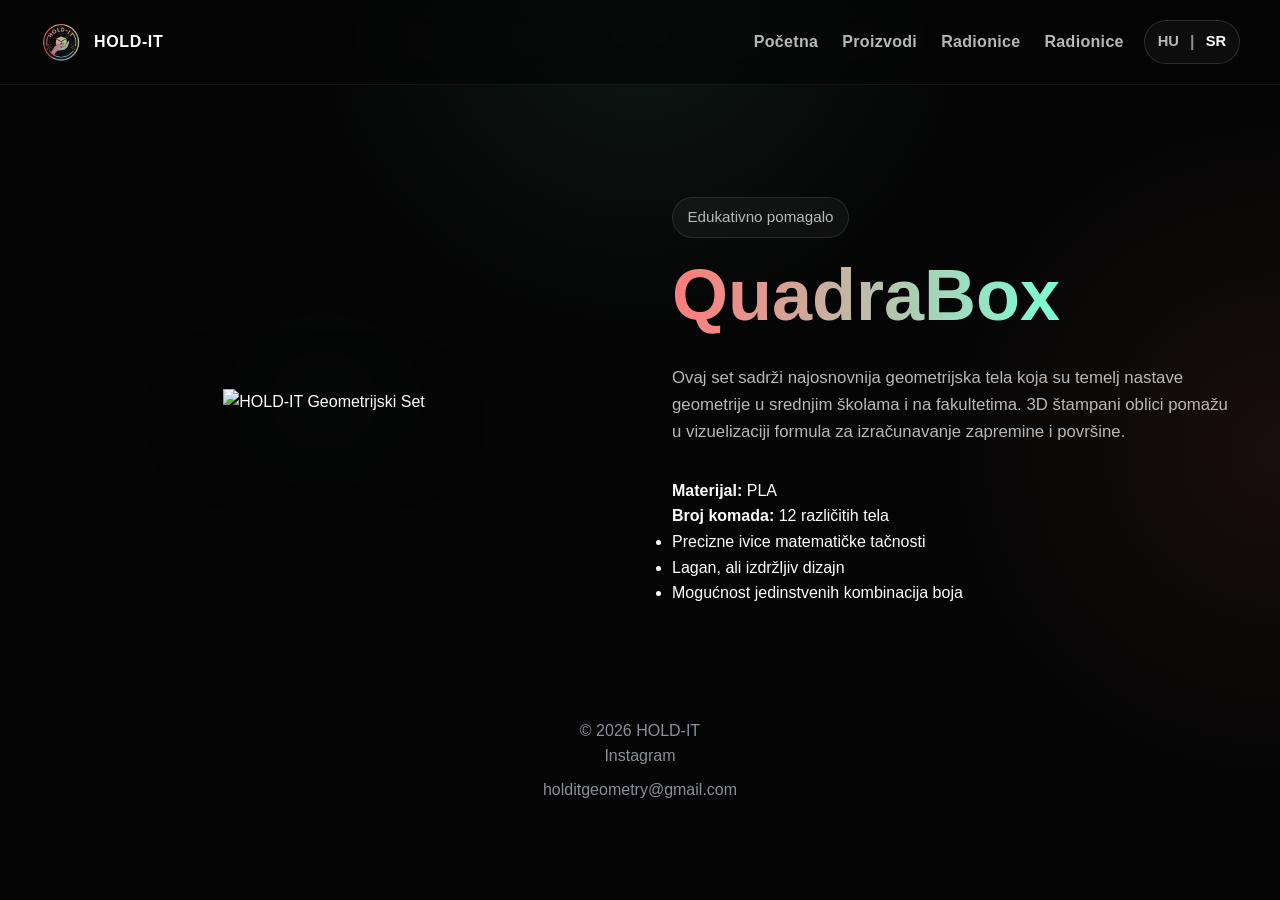
==== commit 6a6e3308: "index1.html" ====
--- a/index1.html
+++ b/index1.html
@@ -1,197 +1,86 @@
 <!DOCTYPE html>
-<html lang="hu">
+<html lang="sr">
+<head>
+    <meta charset="UTF-8">
+    <meta name="viewport" content="width=device-width, initial-scale=1.0">
+    <title>Proizvodi | HOLD-IT</title>
+    <link rel="icon" type="image/x-icon" href="favicon.ico">
+    <link rel="stylesheet" href="style.css">
+</head>
+<body class="lang-loading" data-page="products">
+<header class="site-header">
+    <div class="navbar container">
+        <a href="index.html" class="logo" aria-label="HOLD-IT početna stranica" data-i18n-aria-label="logoAria">
+            <img src="logo.png" alt="HOLD-IT logo" data-i18n-alt="logoAlt">
+            <span>HOLD-IT</span>
+        </a>
 
-<head>
-  <meta charset="UTF-8">
-  <meta name="viewport" content="width=device-width, initial-scale=1.0">
-  <title>HOLD-IT</title>
-  <link rel="icon" type="image/x-icon" href="favicon.ico">
-  <link rel="stylesheet" href="style.css">
-</head>
-<body>
-  <header class="site-header">
-    <div class="navbar container">
-      <a href="#" class="logo" aria-label="HOLD-IT főoldal" data-i18n-aria-label="logoAria">
-        <img src="logo.png" alt="HOLD-IT logó" data-i18n-alt="logoAlt">
-        <span>HOLD-IT</span>
-      </a>
+        <div class="nav-area">
+            <nav id="primary-navigation" class="nav-links" aria-label="Glavna navigacija" data-i18n-aria-label="mainNav">
+                <a href="index.html" data-i18n="navHome">Početna</a>
+                <a href="index1.html" data-i18n="navProducts">Proizvodi</a>
+                <a href="index2.html" data-i18n="navWorkshops">Radionice</a>
+                <a href="index3.html" data-i18n="navAbout">O nama</a>
+            </nav>
 
-      <div class="nav-area">
-        <nav id="primary-navigation" class="nav-links" aria-label="Fő navigáció" data-i18n-aria-label="mainNav">
-          <a href="index.html" data-i18n="navHome">Főoldal</a>
-          <a href="index1.html" data-i18n="navProducts">Termékek</a>
-          <a href="index2.html" data-i18n="navAbout">Rólunk</a>
-          <a href="index3.html" data-i18n="navContact">Kapcsolat</a>
-        </nav>
 
-        <div class="lang-switch" aria-label="Language switcher">
-          <button class="lang-option active" id="lang-hu" type="button">HU</button>
-          <span class="lang-divider">|</span>
-          <button class="lang-option" id="lang-sr" type="button">SR</button>
+            <div class="lang-switch" aria-label="Language switcher">
+                <button class="lang-option" id="lang-hu" type="button">HU</button>
+                <span class="lang-divider">|</span>
+                <button class="lang-option active" id="lang-sr" type="button">SR</button>
+            </div>
+
+            <button class="menu-btn" type="button" aria-label="Otvori meni" aria-expanded="false" aria-controls="primary-navigation" data-i18n-aria-label="menuOpen">☰</button>
         </div>
+    </div>
+</header>
 
-        <button
-          class="menu-btn"
-          type="button"
-          aria-label="Menü megnyitása"
-          aria-expanded="false"
-          aria-controls="primary-navigation"
-          data-i18n-aria-label="menuOpen"
-        >
-          ☰
-        </button>
-      </div>
-    </div>
-  </header>
+<main>
+    <section class="hero product-page">
+        <div class="container product-container">
+            <div class="product-visual reveal">
+                <div class="image-wrapper">
+                    <img src="termek.png" alt="HOLD-IT Geometrijski Set" data-i18n-alt="productImgAlt">
+                    <div class="glow-effect"></div>
+                </div>
+            </div>
 
-  <main>
-    <section class="hero">
-      <div class="container hero-content">
-        <div class="hero-text reveal">
-          <p class="eyebrow" data-i18n="eyebrow">Interaktív matematikaoktatás</p>
-          <h1 data-i18n="heroTitle">Tartsd a jövőt<br>a kezedben</h1>
-          <p class="hero-description" data-i18n="heroDescription">
-            3D nyomtatott geometriai testekkel tanítjuk a matematikát
-            látványosan, kézzelfoghatóan és interaktív módon.
-          </p>
-          <div class="hero-actions">
-            <a href="#services" class="btn" data-i18n="servicesBtn">Szolgáltatások</a>
-          </div>
+            <div class="hero-text reveal">
+                <p class="eyebrow" data-i18n="productCategory">Edukativno pomagalo</p>
+                <h1 class="gradient-text" data-i18n="productName">QuadraBox</h1>
+                <p class="hero-description" data-i18n="productLongDesc">
+                    Ovaj set sadrži najosnovnija geometrijska tela koja su temelj nastave geometrije u srednjim školama i na fakultetima. 3D štampani oblici pomažu u vizuelizaciji formula za izračunavanje zapremine i površine.
+                </p>
+
+                <div class="product-details">
+                    <div class="detail-item">
+                        <strong data-i18n="matLabel">Materijal:</strong>
+                        <span data-i18n="matValue">PLA</span>
+                    </div>
+                    <div class="detail-item">
+                        <strong data-i18n="pieceLabel">Broj komada:</strong>
+                        <span data-i18n="pieceValue">12 različitih tela</span>
+                    </div>
+                </div>
+
+                <ul class="feature-list">
+                    <li data-i18n="feat1">Precizne ivice matematičke tačnosti</li>
+                    <li data-i18n="feat2">Lagan, ali izdržljiv dizajn</li>
+                    <li data-i18n="feat3">Mogućnost jedinstvenih kombinacija boja</li>
+                </ul>
+            </div>
         </div>
-      </div>
     </section>
+</main>
 
-    <section class="services" id="services">
-      <div class="container">
-        <p class="section-label" data-i18n="whatWeOffer">Mit kínálunk?</p>
-        <h2 data-i18n="ourServices">Szolgáltatásaink</h2>
-
-        <div class="cards">
-          <article class="card reveal">
-            <h3 data-i18n="card1Title">3D Modellek</h3>
-            <p data-i18n="card1Text">Geometriai testek kézzelfogható, fizikai modellekkel.</p>
-          </article>
-
-          <article class="card reveal">
-            <h3 data-i18n="card2Title">Interaktív Tanítás</h3>
-            <p data-i18n="card2Text">Érthetőbb tanulás vizuális és tapintható modellekkel.</p>
-          </article>
-
-          <article class="card reveal">
-            <h3 data-i18n="card3Title">Gyakorlati foglalkozások</h3>
-            <p data-i18n="card3Text">A gördülékenyebb geometriatanulásért.</p>
-          </article>
-        </div>
-      </div>
-    </section>
-  </main>
-
-  <footer>
+<footer>
     <p>© 2026 HOLD-IT</p>
     <div class="social-links">
-      <a href="https://instagram.com/holditgeo/">Instagram</a>
-      <p>holditgeometry@gmail.com</p>
+        <a href="https://instagram.com/holditgeo/">Instagram</a>
+        <p>holditgeometry@gmail.com</p>
     </div>
-  </footer>
+</footer>
 
-  <script src="script.js"></script>
-</body>
-</html><!DOCTYPE html>
-<html lang="hu">
-
-<head>
-  <meta charset="UTF-8">
-  <meta name="viewport" content="width=device-width, initial-scale=1.0">
-  <title>HOLD-IT</title>
-  <link rel="icon" type="image/x-icon" href="favicon.ico">
-  <link rel="stylesheet" href="style.css">
-</head>
-<body>
-  <header class="site-header">
-    <div class="navbar container">
-      <a href="#" class="logo" aria-label="HOLD-IT főoldal" data-i18n-aria-label="logoAria">
-        <img src="logo.png" alt="HOLD-IT logó" data-i18n-alt="logoAlt">
-        <span>HOLD-IT</span>
-      </a>
-
-      <div class="nav-area">
-        <nav id="primary-navigation" class="nav-links" aria-label="Fő navigáció" data-i18n-aria-label="mainNav">
-          <a href="index.html" data-i18n="navHome">Főoldal</a>
-          <a href="index1.html" data-i18n="navProducts">Termékek</a>
-          <a href="index2.html" data-i18n="navAbout">Rólunk</a>
-          <a href="index3.html" data-i18n="navContact">Kapcsolat</a>
-        </nav>
-
-        <div class="lang-switch" aria-label="Language switcher">
-          <button class="lang-option active" id="lang-hu" type="button">HU</button>
-          <span class="lang-divider">|</span>
-          <button class="lang-option" id="lang-sr" type="button">SR</button>
-        </div>
-
-        <button
-          class="menu-btn"
-          type="button"
-          aria-label="Menü megnyitása"
-          aria-expanded="false"
-          aria-controls="primary-navigation"
-          data-i18n-aria-label="menuOpen"
-        >
-          ☰
-        </button>
-      </div>
-    </div>
-  </header>
-
-  <main>
-    <section class="hero">
-      <div class="container hero-content">
-        <div class="hero-text reveal">
-          <p class="eyebrow" data-i18n="eyebrow">Interaktív matematikaoktatás</p>
-          <h1 data-i18n="heroTitle">Tartsd a jövőt<br>a kezedben</h1>
-          <p class="hero-description" data-i18n="heroDescription">
-            3D nyomtatott geometriai testekkel tanítjuk a matematikát
-            látványosan, kézzelfoghatóan és interaktív módon.
-          </p>
-          <div class="hero-actions">
-            <a href="#services" class="btn" data-i18n="servicesBtn">Szolgáltatások</a>
-          </div>
-        </div>
-      </div>
-    </section>
-
-    <section class="services" id="services">
-      <div class="container">
-        <p class="section-label" data-i18n="whatWeOffer">Mit kínálunk?</p>
-        <h2 data-i18n="ourServices">Szolgáltatásaink</h2>
-
-        <div class="cards">
-          <article class="card reveal">
-            <h3 data-i18n="card1Title">3D Modellek</h3>
-            <p data-i18n="card1Text">Geometriai testek kézzelfogható, fizikai modellekkel.</p>
-          </article>
-
-          <article class="card reveal">
-            <h3 data-i18n="card2Title">Interaktív Tanítás</h3>
-            <p data-i18n="card2Text">Érthetőbb tanulás vizuális és tapintható modellekkel.</p>
-          </article>
-
-          <article class="card reveal">
-            <h3 data-i18n="card3Title">Gyakorlati foglalkozások</h3>
-            <p data-i18n="card3Text">A gördülékenyebb geometriatanulásért.</p>
-          </article>
-        </div>
-      </div>
-    </section>
-  </main>
-
-  <footer>
-    <p>© 2026 HOLD-IT</p>
-    <div class="social-links">
-      <a href="https://instagram.com/holditgeo/">Instagram</a>
-      <p>holditgeometry@gmail.com</p>
-    </div>
-  </footer>
-
-  <script src="script.js"></script>
+<script src="script.js"></script>
 </body>
 </html>
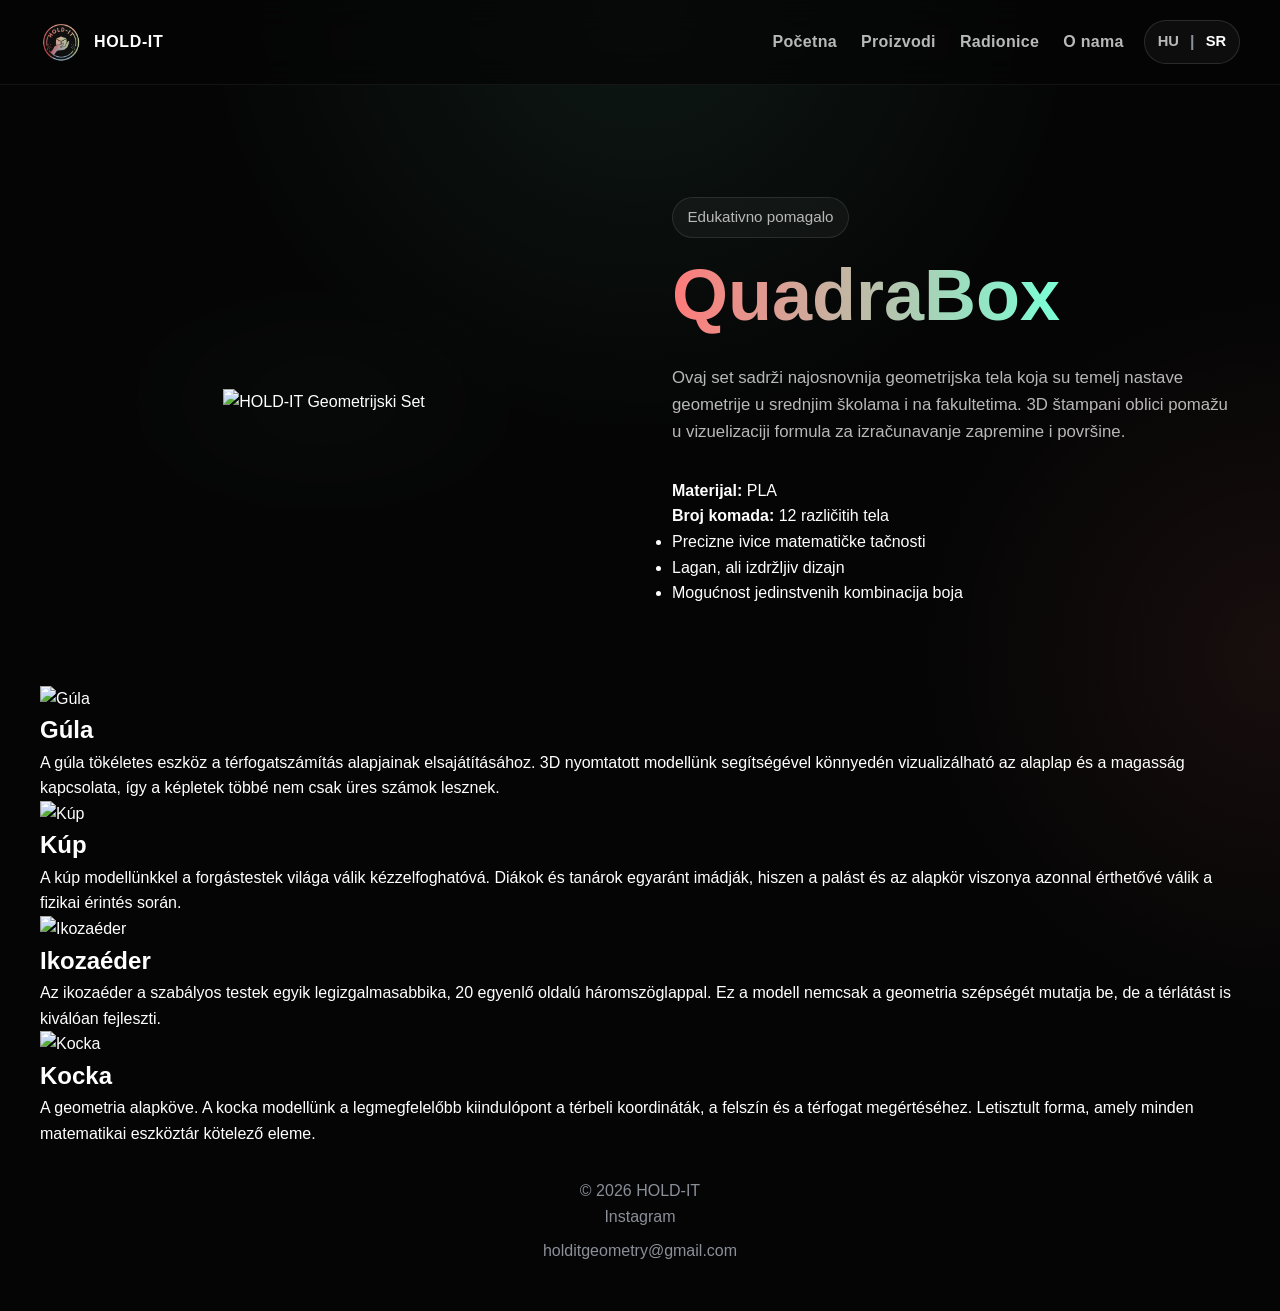
==== commit 300abce6: "index1.html" ====
--- a/index1.html
+++ b/index1.html
@@ -23,7 +23,6 @@
                 <a href="index3.html" data-i18n="navAbout">O nama</a>
             </nav>
 
-
             <div class="lang-switch" aria-label="Language switcher">
                 <button class="lang-option" id="lang-hu" type="button">HU</button>
                 <span class="lang-divider">|</span>
@@ -39,8 +38,8 @@
     <section class="hero product-page">
         <div class="container product-container">
             <div class="product-visual reveal">
-                <div class="image-wrapper">
-                    <img src="termek.png" alt="HOLD-IT Geometrijski Set" data-i18n-alt="productImgAlt">
+                <div class="product-image">
+                    <img src="Termek.jpg" alt="HOLD-IT Geometrijski Set" data-i18n-alt="productImgAlt">
                     <div class="glow-effect"></div>
                 </div>
             </div>
@@ -71,6 +70,68 @@
             </div>
         </div>
     </section>
+
+    <section class="products-section">
+        <div class="container">
+
+            <div class="product-row reveal">
+                <div class="product-image">
+                    <img src="Gula.jpg" alt="Gúla" data-i18n-alt="prodAlt1">
+                </div>
+                <div class="product-info">
+                    <div class="gradient-text2">
+                        <h2 data-i18n="prodTitle1">Gúla</h2>
+                    </div>
+                    <div class="product-text">
+                        <p data-i18n="prodDesc1">A gúla tökéletes eszköz a térfogatszámítás alapjainak elsajátításához. 3D nyomtatott modellünk segítségével könnyedén vizualizálható az alaplap és a magasság kapcsolata, így a képletek többé nem csak üres számok lesznek.</p>
+                    </div>
+                </div>
+            </div>
+
+            <div class="product-row reveal">
+                <div class="product-image">
+                    <img src="Kup.jpg" alt="Kúp" data-i18n-alt="prodAlt2">
+                </div>
+                <div class="product-info">
+                    <div class="gradient-text2">
+                        <h2 data-i18n="prodTitle2">Kúp</h2>
+                    </div>
+                    <div class="product-text">
+                        <p data-i18n="prodDesc2">A kúp modellünkkel a forgástestek világa válik kézzelfoghatóvá. Diákok és tanárok egyaránt imádják, hiszen a palást és az alapkör viszonya azonnal érthetővé válik a fizikai érintés során.</p>
+                    </div>
+                </div>
+            </div>
+
+            <div class="product-row reveal">
+                <div class="product-image">
+                    <img src="Ikozaeder.jpg" alt="Ikozaéder" data-i18n-alt="prodAlt3">
+                </div>
+                <div class="product-info">
+                    <div class="gradient-text2">
+                        <h2 data-i18n="prodTitle3">Ikozaéder</h2>
+                    </div>
+                    <div class="product-text">
+                        <p data-i18n="prodDesc3">Az ikozaéder a szabályos testek egyik legizgalmasabbika, 20 egyenlő oldalú háromszöglappal. Ez a modell nemcsak a geometria szépségét mutatja be, de a térlátást is kiválóan fejleszti.</p>
+                    </div>
+                </div>
+            </div>
+
+            <div class="product-row reveal">
+                <div class="product-image">
+                    <img src="Kocka.jpg" alt="Kocka" data-i18n-alt="prodAlt4">
+                </div>
+                <div class="product-info">
+                    <div class="gradient-text2">
+                        <h2 data-i18n="prodTitle4">Kocka</h2>
+                    </div>
+                    <div class="product-text">
+                        <p data-i18n="prodDesc4">A geometria alapköve. A kocka modellünk a legmegfelelőbb kiindulópont a térbeli koordináták, a felszín és a térfogat megértéséhez. Letisztult forma, amely minden matematikai eszköztár kötelező eleme.</p>
+                    </div>
+                </div>
+            </div>
+
+        </div>
+    </section>
 </main>
 
 <footer>
--- a/style.css
+++ b/style.css
@@ -1,3 +1,14 @@
+/* Ezt tedd a style.css legelejére! */
+body.lang-loading {
+    opacity: 0;
+    visibility: hidden;
+}
+
+body.lang-loaded {
+    opacity: 1;
+    visibility: visible;
+    transition: opacity 0.3s ease;
+}
 :root {
     --bg: #050505;
     --bg-soft: #101010;
